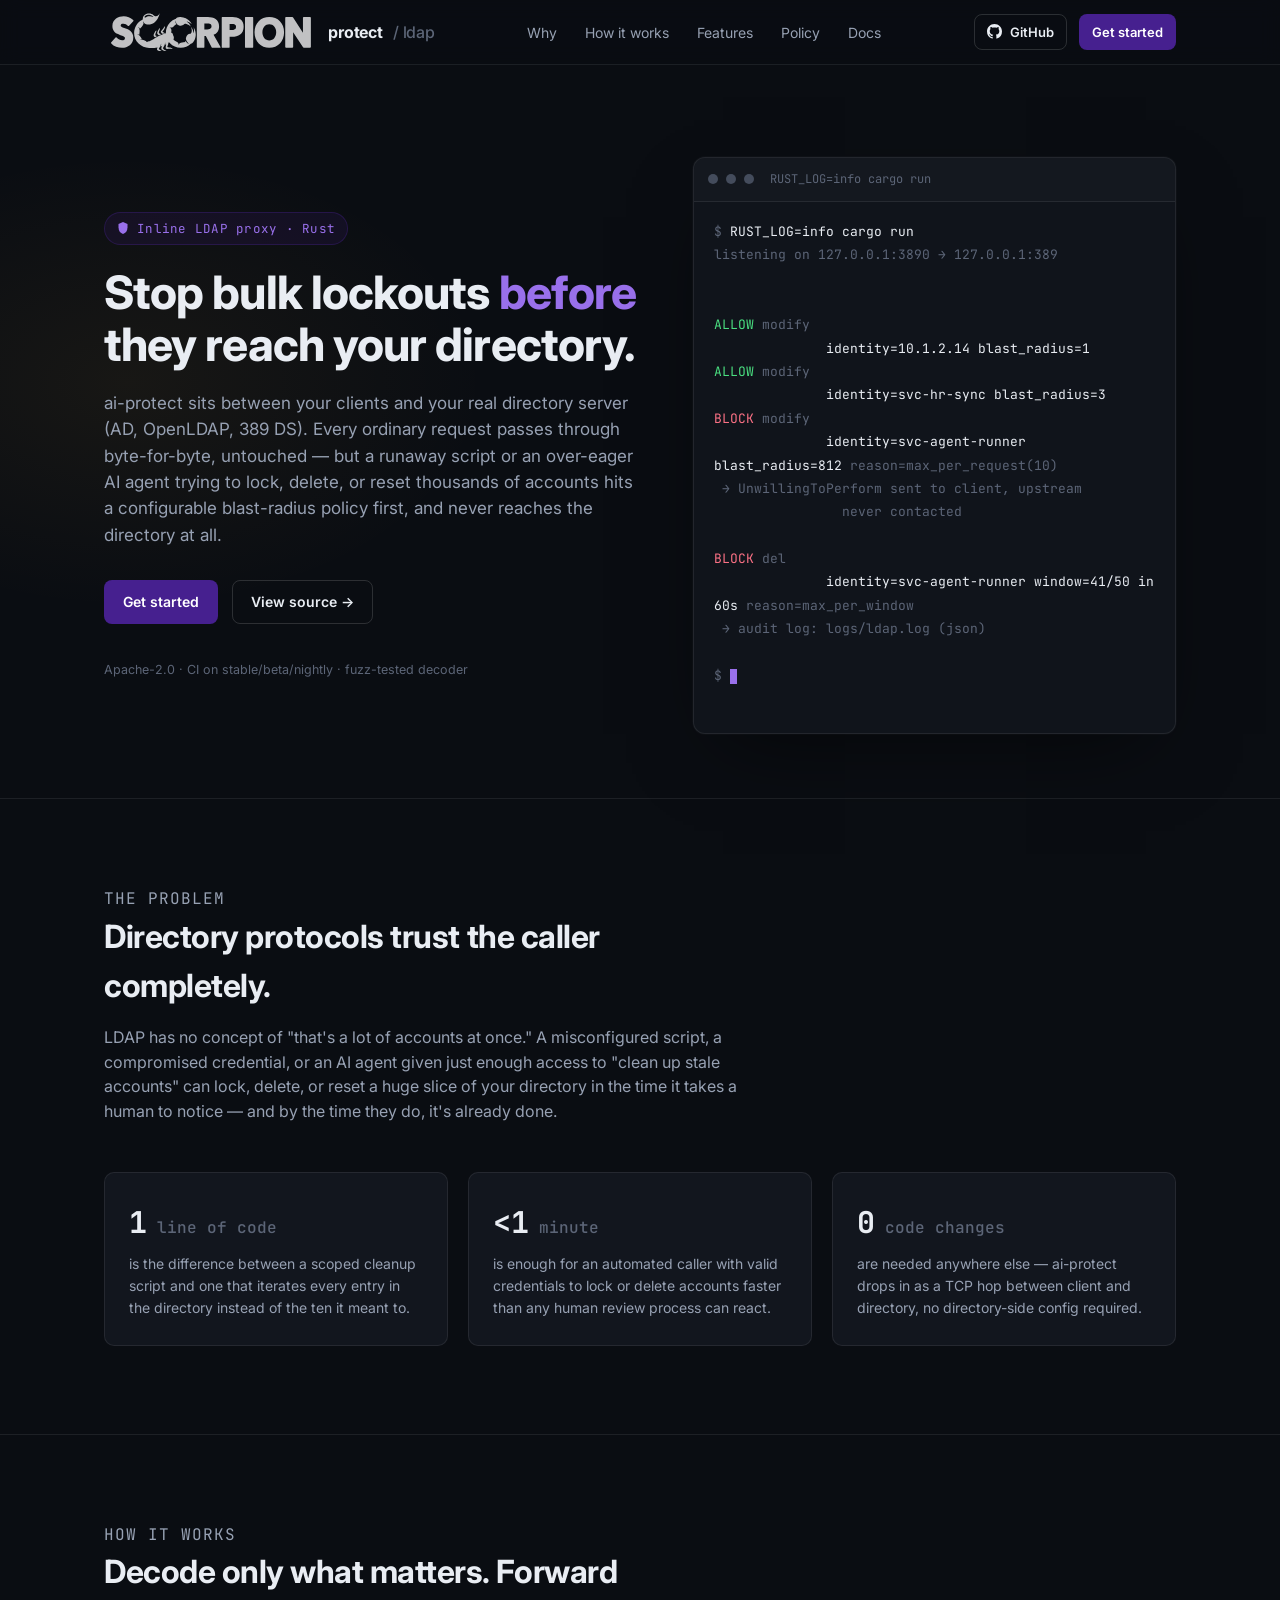
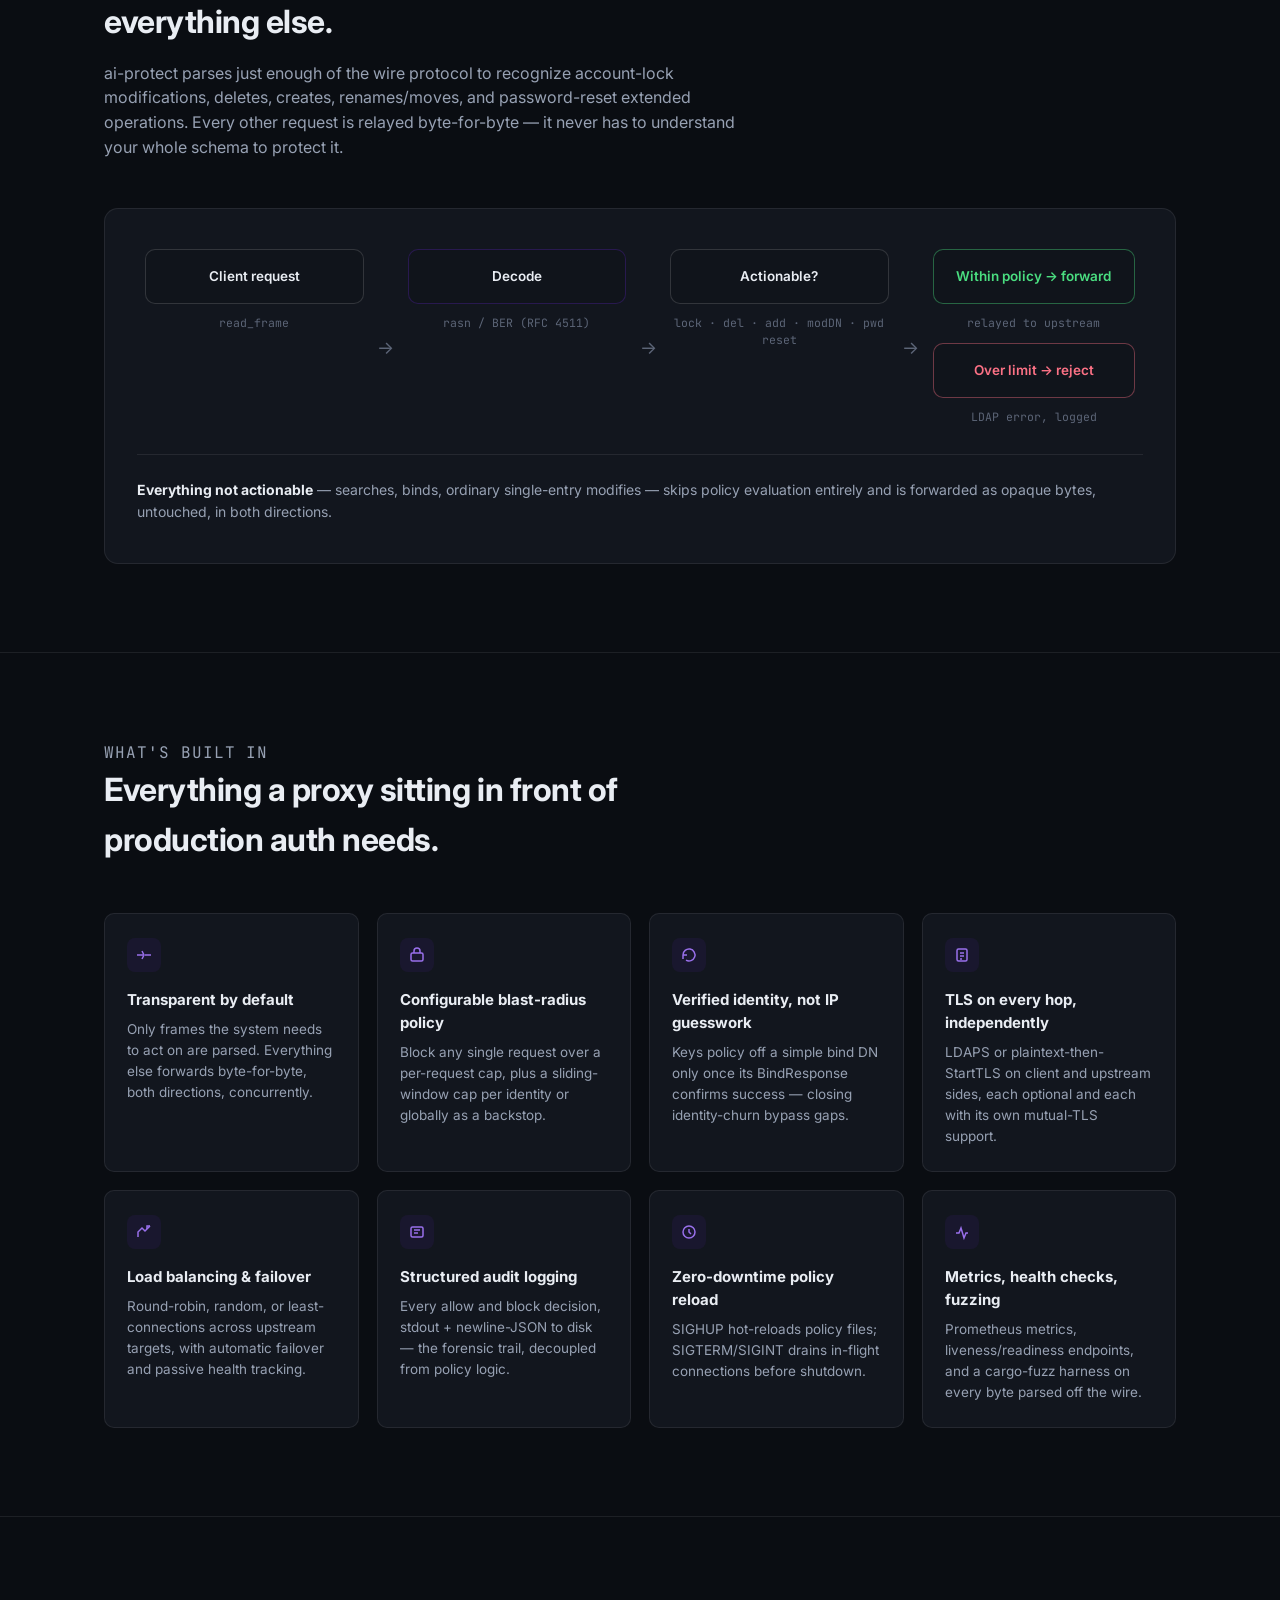
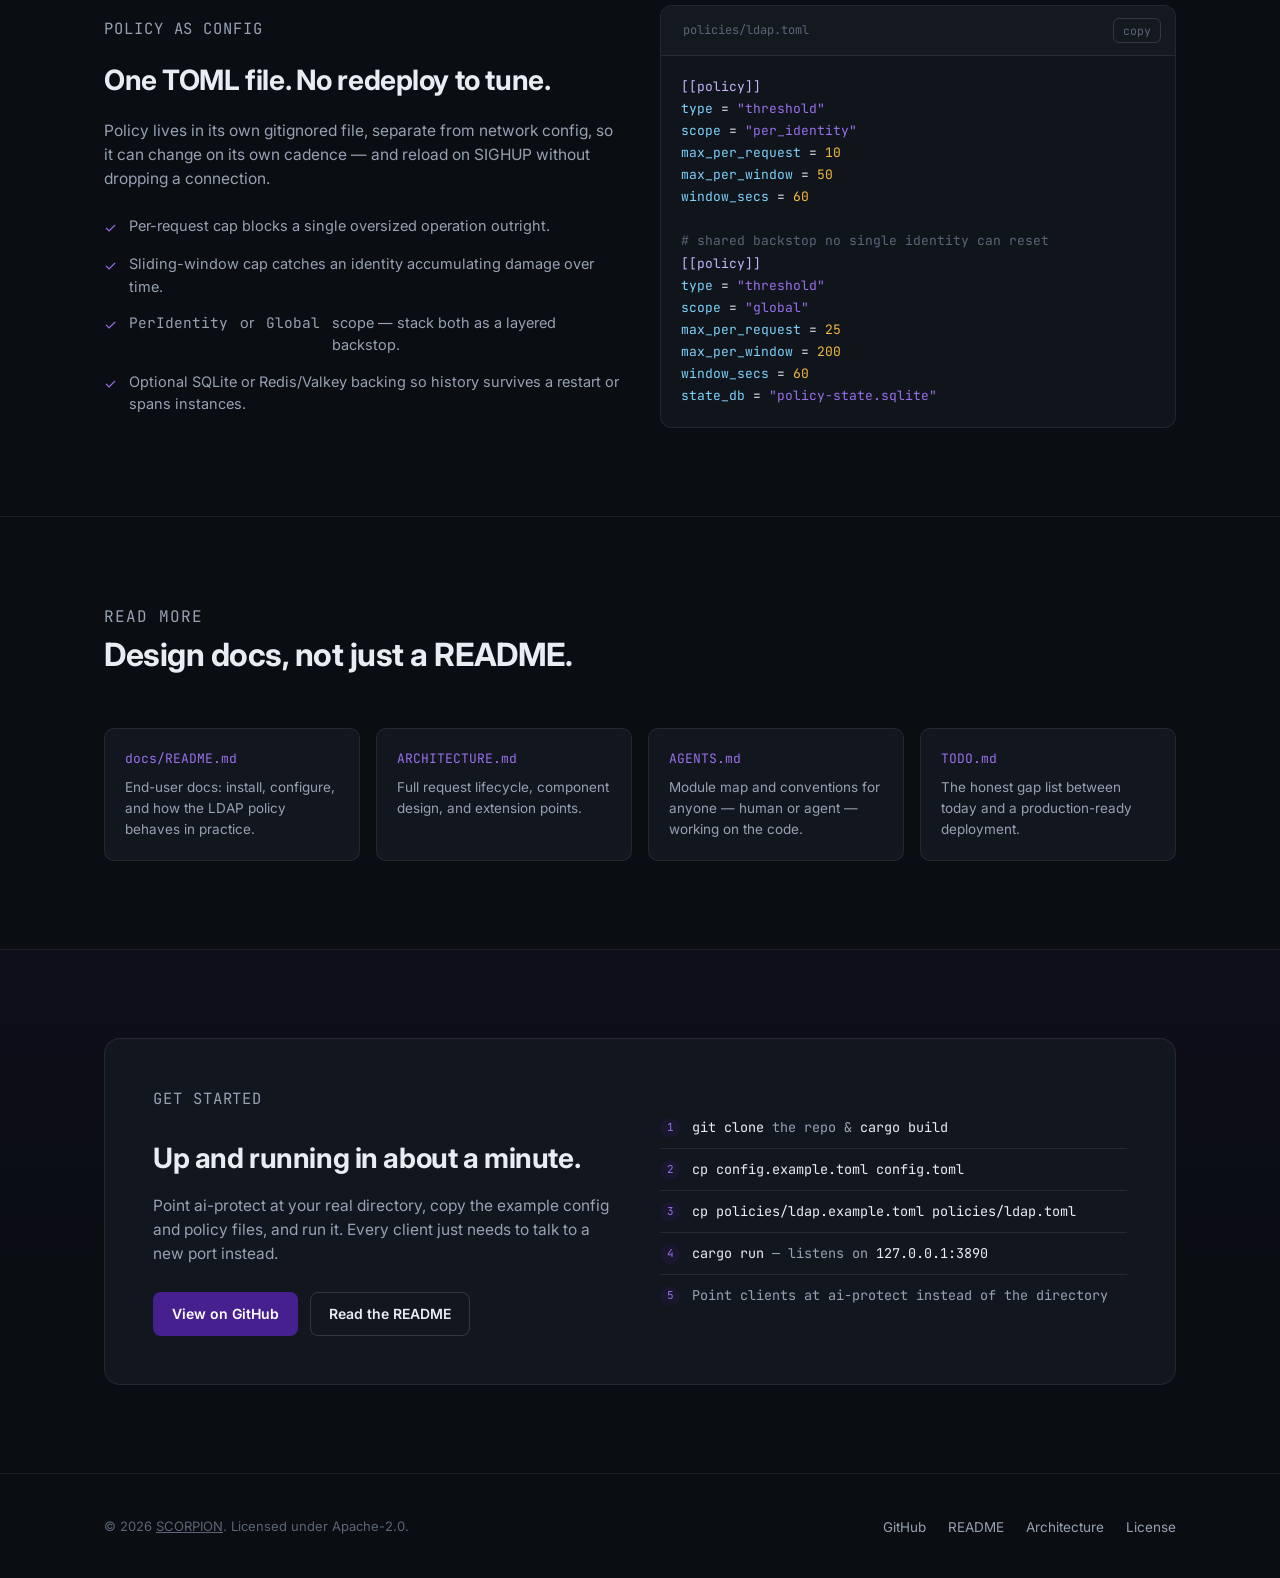
==== index.html @ a9be1301 "Create Website" ====
<!doctype html>
<html lang="en">

<head>
  <meta charset="utf-8">
  <meta name="viewport" content="width=device-width, initial-scale=1">
  <title>ai-protect — an inline proxy that stops bulk directory damage</title>
  <meta name="description"
    content="ai-protect is an inline TCP proxy for LDAP that blocks bulk account lockouts, deletions, and password resets from over-eager agents and scripts before they reach your directory.">
  <link rel="preconnect" href="https://fonts.googleapis.com">
  <link rel="preconnect" href="https://fonts.gstatic.com" crossorigin>
  <link
    href="https://fonts.googleapis.com/css2?family=Inter:wght@400;500;600;700;750&family=JetBrains+Mono:wght@400;500;600;700&display=swap"
    rel="stylesheet">
  <link rel="stylesheet" href="css/site.css">
</head>

<body>

  <nav class="nav">
    <div class="wrap">
      <a class="brand" href="#top">
        <span class="brand-mark" aria-hidden="true">
          <svg viewBox="0 0 611 119" xmlns="http://www.w3.org/2000/svg" xml:space="preserve" width="100%" height="100%"
            version="1.2" class="svg-logo" fill="#FFFFFF" opacity="0.75">
            <path
              d="M165.672-26.388h-5.364a.722.722 0 0 0-.72.72v12.708l-8.46-12.924c-.072-.288-.36-.504-.684-.504h-5.364a.722.722 0 0 0-.72.72V-.72c0 .396.324.72.72.72h5.364c.396 0 .72-.324.72-.72v-12.672L159.66-.396c.144.252.36.396.648.396h5.364c.396 0 .72-.324.72-.72v-24.948a.722.722 0 0 0-.72-.72Z"
              transform="matrix(3.55668 0 0 3.55938 18.921 106.2)" />
            <path
              d="M141.696-18.72c-.648-1.584-1.548-2.988-2.664-4.14-1.152-1.116-2.484-2.016-4.068-2.628-1.548-.612-3.24-.9-5.04-.9-1.8 0-3.492.288-5.04.9a11.853 11.853 0 0 0-4.032 2.628c-1.116 1.152-2.016 2.556-2.664 4.14-.612 1.62-.936 3.42-.936 5.436 0 1.944.324 3.78.936 5.4.648 1.62 1.548 3.06 2.664 4.212a12.12 12.12 0 0 0 4.032 2.736 13.64 13.64 0 0 0 5.04.936c1.8 0 3.492-.324 5.076-.936 1.548-.648 2.88-1.584 4.032-2.736 1.116-1.152 2.016-2.592 2.664-4.212.612-1.62.936-3.456.936-5.4 0-1.98-.324-3.816-.936-5.436ZM132.3-6.804a5.732 5.732 0 0 1-2.376.504c-.864 0-1.656-.18-2.376-.504a5.535 5.535 0 0 1-1.836-1.44c-.54-.612-.936-1.332-1.224-2.196-.324-.864-.468-1.836-.468-2.844 0-1.008.144-1.944.432-2.772.288-.864.684-1.584 1.224-2.16.504-.612 1.152-1.08 1.872-1.44a5.732 5.732 0 0 1 2.376-.504c.864 0 1.692.18 2.412.504.72.36 1.332.828 1.836 1.404.54.612.936 1.332 1.224 2.196a8.44 8.44 0 0 1 .468 2.772c0 1.008-.18 1.98-.468 2.844a6.817 6.817 0 0 1-1.224 2.196 6.066 6.066 0 0 1-1.872 1.44Z"
              transform="matrix(3.55668 0 0 3.55938 21.513 106.2)" />
            <path
              d="M115.308-27.462h-6.192a.416.416 0 0 0-.432.432V-.432c0 .252.18.432.432.432h6.192c.252 0 .432-.18.432-.432V-27.03a.416.416 0 0 0-.432-.432Z"
              transform="matrix(3.55668 0 0 3.41214 22.81 106.2)" />
            <path
              d="M106.416-21.924a6.56 6.56 0 0 0-2.124-2.592c-.864-.684-1.908-1.152-3.096-1.44a15.394 15.394 0 0 0-3.708-.432H88.74c-.216 0-.396.18-.396.432v25.56A.4.4 0 0 0 88.74 0h5.976a.4.4 0 0 0 .396-.396v-9h2.232c1.26 0 2.484-.144 3.636-.432 1.188-.324 2.268-.792 3.168-1.476.936-.684 1.656-1.548 2.232-2.664.54-1.08.792-2.448.792-3.996s-.252-2.88-.756-3.96Zm-5.796 3.996c0 .504-.108.972-.288 1.296-.216.36-.468.612-.792.828-.324.216-.756.36-1.188.468-.468.072-.936.144-1.44.144h-1.8v-5.292h1.872c.504 0 .972.036 1.44.108.432.036.828.18 1.152.36.324.216.576.432.756.792.18.324.288.756.288 1.296Z"
              transform="matrix(3.55668 0 0 3.55938 24.106 106.2)" />
            <path
              d="m86.58-.648-5.976-10.476c1.404-.54 2.52-1.368 3.348-2.484.936-1.26 1.404-2.808 1.404-4.644 0-1.512-.288-2.808-.828-3.852a7.225 7.225 0 0 0-2.196-2.556 9.498 9.498 0 0 0-3.096-1.332 15.9 15.9 0 0 0-3.456-.396h-9.108c-.252 0-.468.18-.468.432V-.432c0 .216.216.432.468.432h5.616a.438.438 0 0 0 .432-.432v-9.684h1.26l5.076 9.864a.443.443 0 0 0 .396.252h6.732c.18 0 .324-.108.396-.216.072-.144.072-.324 0-.432Zm-7.74-17.784c0 .576-.108 1.044-.324 1.368-.252.36-.504.612-.864.828-.36.18-.792.324-1.224.396a9.22 9.22 0 0 1-1.404.108h-2.34v-5.148h2.7c.396 0 .828.036 1.26.108.432.036.792.18 1.116.36.324.18.576.396.756.72.216.324.324.72.324 1.26Z"
              transform="matrix(3.55337 0 0 3.55606 26.918 106.113)" />
            <path
              d="M15.48-14.58a10.424 10.424 0 0 0-2.556-1.44c-.864-.324-1.692-.648-2.484-.9-.54-.18-1.008-.36-1.44-.54-.396-.144-.72-.324-1.008-.468a1.912 1.912 0 0 1-.468-.468c-.108-.18-.144-.36-.144-.648 0-.324.072-.576.18-.72.144-.252.324-.396.54-.54.252-.144.504-.252.792-.288.324-.072.648-.108.972-.108.612 0 1.26.18 1.944.504a4.782 4.782 0 0 1 1.62 1.296c.108.18.324.288.54.288a.651.651 0 0 0 .612-.252l3.564-3.924a.883.883 0 0 0 .216-.576c0-.18-.108-.396-.252-.54-1.08-1.044-2.376-1.836-3.852-2.376-1.44-.54-2.88-.828-4.284-.828-1.152 0-2.304.18-3.456.468-1.152.324-2.196.792-3.132 1.476a7.659 7.659 0 0 0-2.268 2.628c-.612 1.08-.9 2.376-.9 3.852 0 1.188.18 2.232.576 3.096.396.864.9 1.62 1.512 2.232a7.897 7.897 0 0 0 2.124 1.44c.72.36 1.476.684 2.268.936.756.252 1.44.468 2.016.684.54.216 1.008.432 1.368.648.324.216.576.432.72.684.144.18.18.396.18.72 0 .324-.036.648-.18.864a1.594 1.594 0 0 1-.432.54 2.614 2.614 0 0 1-.792.324c-.324.072-.684.144-1.044.144-.792 0-1.62-.252-2.412-.684-.828-.432-1.512-.972-2.016-1.62a.752.752 0 0 0-.576-.288c-.216 0-.432.072-.576.252L-.72-4.824c-.288.324-.288.792 0 1.08C.36-2.52 1.764-1.584 3.42-.936 5.076-.324 6.768 0 8.532 0c1.188 0 2.376-.144 3.528-.504a9.97 9.97 0 0 0 3.132-1.62 7.99 7.99 0 0 0 2.196-2.772c.54-1.116.792-2.448.792-3.96 0-1.368-.252-2.52-.792-3.456a7.81 7.81 0 0 0-1.908-2.268Z"
              transform="matrix(3.55668 0 0 3.55938 3.329 106.2)" />
            <g>
              <path
                d="M88.732 76.065c3.069-1.534 7.256-1.119 10.343-.458 2.683.734 4.8 1.937 6.288 3.002 1.658 1.187 2.532 2.202 2.532 2.202 3.895-.333 6.238-1.112 7.254-1.666l.754-.328c8.277-2.767 12.914-7.257 14.44-8.044 7-4.714 13.022-7.555 17.853-9.203a88.623 88.623 0 0 1 12.95-4.403l-.016-1.191c0-10.839 3.619-20.238 10.857-28.2 4.9-5.402 10.596-9.141 17.087-11.218 1.644-2.511 5.136-4.701 12.381-4.446 23.299.818 31.633 19.933 31.633 19.933-8.375-8.426-14.539-7.975-14.539-7.975 10.396 6.332 11.406 15.058 11.406 15.058-.896-2.213-3.892-5.859-12.013-7.958-7.888-2.038-6.269 6.001-18.25 4.745-9.581-1.003-11.84-12.584-11.84-12.584s-.238-1.038-.145-2.483c-.414 1.307-.799 3.618.189 6.486l.256.598c.457 1.203 1.175 2.482 2.224 3.816-1.76.971-6.175 3.59-7.839 6.266a8.63 8.63 0 0 1-1.221 1.529c-2.52 2.258-10.029 1.622-10.791 1.496 4.345.762 5.564 4.196 5.905 6.195.359 3.555-.554 8.3-.554 8.3l.49.057c3.07.776 4.245 2.794 4.405 5.36.187.506.354 1.011.5 1.485.437.877.536 1.584.536 1.584s2.19 2.92 1.278 7.483c-.114.572-.516 1.223-1.099 1.905l.376.45c.394.461.806.911 1.237 1.351 2.622 2.675 7.196 4.689 8.834 5.927 1.083.926 2.077 1.86 2.876 2.751.77 1.556 1.198 3.469.46 5.501 0 0 1.376-3.096 3.911-5.032 1.7-.99 4.068-1.421 6.164-1.923.482-.089.958-.19 1.427-.304.922-.167 1.766-.255 2.458-.224 2.815.129 5.181-2.344 6.344-3.835 1.037 2.103 2.179 3.651 3.322 4.789 1.654 1.413 4.226 3.049 7.367 3.184-2.549-.614-4.257-2.495-4.257-2.495s-7.59-7.796-5.658-14.326c4.563-15.421 12.632-6.456 15.056-14.235 2.19-7.026-.289-13.454-1.757-15.337 0 0 7.051 5.237 7.336 17.407 0 0 3.472-5.113.364-16.579 0 0 12.386 16.775 1.446 37.362-3.035 5.71-6.301 7.839-9.138 8.33-7.418 7.159-16.747 10.738-27.988 10.738-12.062 0-21.917-4.089-29.565-12.265a47.816 47.816 0 0 1-2.675-3.114c-.591.442-1.215.896-1.871 1.359a38.798 38.798 0 0 1-.378 3.435c-.271 1.764-3.017 7.449-2.207 8.677.791 1.2 7.847.941 10.908 2.442 2.588 1.27 4.014 2.71 3.838 2.971-.175.26-2.241-.439-4.887-.896-3.152-.543-12.536 1.696-14.053-.182-1.619-2.007.459-10.555.73-12.319-1.473.868-1.223.491-2.919 1.394.547-2.945.228-5.338-.001-6.961-.076 1.56-.705 5.966-1.564 8.409-.61 1.736-4.901 7.233-3.973 9.029 1.464 2.833 10.549 7.307 10.184 7.827-.364.521-12.69-1.877-14.775-5.555-1.046-1.843.151-5.966 1.459-8.76-1.782.753-1.576.62-3.521 1.268 1.058-2.454 1.605-5.282.875-8.202-.182 1.471-.858 4.956-1.771 7.108-.647 1.525-4.845 6.124-4.032 7.565 1.451 2.571 10.508 7.249 10.131 7.788-.378.539-13.384-1.903-15.369-5.398-.706-1.242.369-4.39 1.369-6.478-7.392 1.185-13.779 1.551-22.904 1.368-12.014-.197-21.541-4.646-29.527-12.308-8.199-7.865-12.298-17.433-12.298-28.703 0-7.577 1.917-14.615 5.751-21.113 3.833-6.499 9.101-11.57 15.804-15.214a43.944 43.944 0 0 1 2.333-1.18c-.013-.628.005-1.28.057-1.961C98.633-.008 120.149.291 126.208 6.424c7.954 8.054 15.512 1.567 18.075-5.549 0 0-4.633 31.208-31.595 32.11-3.61.12-12.113-1.867-14.685-9.586.001 1.458.263 3.189 1.019 5.129.154.398.33.804.528 1.218a21.652 21.652 0 0 1-.538 1.675c-2.142 5.849-6.576 10.418-8.99 12.593l-.727.636c-2.175-4.591-4.755-5.12-4.755-5.12 2.566 2.346 3.675 6.484 4.154 9.618-.007 3.38-.488 7.696-.849 10.461l-.22 1.622c-4.081-1.926-6.232-.904-6.232-.904 3.114.297 6.156 2.459 8.388 4.503 2.346 2.862 3.891 6.026 4.735 8.046l.254.625c-4.704.477-6.038 2.564-6.038 2.564Zm13.4-63.152c.81.754 3.014.022 5.463-1.31l.926-.404c.709-.286 2.024-.863 3.65-1.219 1.515-.331 3.371-.488 5.186-.283 2.549.287 5.041 1.111 6.794 1.634 1.378.511 2.303.767 2.463.519.161-.247-.49-.997-1.653-1.98-1.58-1.17-4.13-2.669-7.021-3.484-2.11-.596-4.457-.722-6.418-.506a18.17 18.17 0 0 0-4.82 1.232l-1.109.561c-2.887 2.025-4.27 4.484-3.461 5.24Zm46.701 43.033c-1.943-1.912-2.191-3.166-.674-5.447 1.871-2.813 5.213-5.425 6.754-8.139.496-.872 1.509-3.494 2.194-4.192.718-.732 1.442-.035 1.539.753.303 2.448-.984 5.581-2.342 7.56-.741 1.081-4.237 5.279-4.424 6.229.537 1.01 5.973 3.336 7.113 3.876l-6.855 1.98c-1.152-.803-2.3-1.631-3.305-2.62Zm-11.501 1.416c-.594-4.003 5.447-14.661 7.112-14.152 1.046.319.363 1.893.15 2.516-.861 2.512-3.255 8.349-2.852 10.486.213 1.134 5.637 3.014 6.696 3.417-2.159.792-4.271 1.607-6.364 2.563-1.56-.933-4.421-2.668-4.742-4.83Zm-9.933 6.272c-.559-3.781 5.434-14.735 7.13-14.216 1.037.317.391 1.897.187 2.527-.796 2.469-3.167 8.441-2.866 10.438.624.929 4.38 1.901 5.418 2.216a193.409 193.409 0 0 0-5.499 3.172c-1.446-.768-4.08-2.173-4.37-4.137Z"
                transform="translate(-10.573 -.967) scale(1.10535)" />
            </g>
          </svg>
        </span>
        protect
        <span class="kind">/ ldap</span>
      </a>
      <ul class="nav-links">
        <li><a href="#problem">Why</a></li>
        <li><a href="#how-it-works">How it works</a></li>
        <li><a href="#features">Features</a></li>
        <li><a href="#policy">Policy</a></li>
        <li><a href="#docs">Docs</a></li>
      </ul>
      <div class="nav-cta">
        <a class="btn btn-ghost btn-sm" href="https://github.com/scorpion/protect" target="_blank" rel="noopener">
          <svg width="15" height="15" viewBox="0 0 16 16" fill="currentColor" aria-hidden="true">
            <path
              d="M8 0C3.58 0 0 3.58 0 8a8 8 0 0 0 5.47 7.59c.4.07.55-.17.55-.38 0-.19-.01-.82-.01-1.49-2.01.37-2.53-.49-2.69-.94-.09-.23-.48-.94-.82-1.13-.28-.15-.68-.52-.01-.53.63-.01 1.08.58 1.23.82.72 1.21 1.87.87 2.33.66.07-.52.28-.87.51-1.07-1.78-.2-3.64-.89-3.64-3.95 0-.87.31-1.59.82-2.15-.08-.2-.36-1.02.08-2.12 0 0 .67-.21 2.2.82.64-.18 1.32-.27 2-.27.68 0 1.36.09 2 .27 1.53-1.04 2.2-.82 2.2-.82.44 1.1.16 1.92.08 2.12.51.56.82 1.27.82 2.15 0 3.07-1.87 3.75-3.65 3.95.29.25.54.73.54 1.48 0 1.07-.01 1.93-.01 2.2 0 .21.15.46.55.38A8 8 0 0 0 16 8c0-4.42-3.58-8-8-8z" />
          </svg>
          <span class="label-text">GitHub</span>
        </a>
        <a class="btn btn-primary btn-sm" href="#get-started">Get started</a>
        <button class="nav-toggle" aria-label="Toggle navigation" aria-expanded="false">
          <svg width="16" height="16" viewBox="0 0 16 16" fill="none" stroke="currentColor" stroke-width="1.6"
            stroke-linecap="round">
            <path d="M2 4h12M2 8h12M2 12h12" />
          </svg>
        </button>
      </div>
    </div>
  </nav>

  <main id="top">

    <!-- ============ HERO ============ -->
    <header class="hero">
      <div class="wrap">
        <div>
          <span class="eyebrow">
            <svg width="12" height="12" viewBox="0 0 16 16" fill="currentColor" aria-hidden="true">
              <path d="M8 0l6 2.5v4.6C14 12 11.6 15 8 16 4.4 15 2 12 2 7.1V2.5L8 0z" />
            </svg>
            Inline LDAP proxy · Rust
          </span>
          <h1>Stop bulk lockouts <span class="hl">before</span><br>they reach your directory.</h1>
          <p class="hero-sub">
            ai-protect sits between your clients and your real directory server (AD, OpenLDAP,
            389&nbsp;DS). Every ordinary request passes through byte-for-byte, untouched — but a
            runaway script or an over-eager AI agent trying to lock, delete, or reset thousands
            of accounts hits a configurable blast-radius policy first, and never reaches the
            directory at all.
          </p>
          <div class="hero-actions">
            <a class="btn btn-primary" href="#get-started">Get started</a>
            <a class="btn btn-ghost" href="https://github.com/scorpion/protect" target="_blank" rel="noopener">View
              source →</a>
          </div>
          <div class="trust-row">
            <span class="status-note">Apache-2.0 · CI on stable/beta/nightly · fuzz-tested decoder</span>
          </div>
        </div>

        <div class="terminal">
          <div class="terminal-bar">
            <span class="terminal-dot"></span>
            <span class="terminal-dot"></span>
            <span class="terminal-dot"></span>
            <span class="terminal-title">RUST_LOG=info cargo run</span>
          </div>
          <div class="terminal-body" data-term-lines>
            <div class="term-line"><span class="term-prompt">$</span> RUST_LOG=info cargo run</div>
            <div class="term-line"><span class="term-dim">listening on 127.0.0.1:3890 → 127.0.0.1:389</span>
            </div>
            <div class="term-line">&nbsp;</div>
            <div class="term-line"><span class="term-allow">ALLOW</span> <span class="term-dim">modify</span>
              identity=10.1.2.14 blast_radius=1</div>
            <div class="term-line"><span class="term-allow">ALLOW</span> <span class="term-dim">modify</span>
              identity=svc-hr-sync blast_radius=3</div>
            <div class="term-line"><span class="term-block">BLOCK</span> <span class="term-dim">modify</span>
              identity=svc-agent-runner blast_radius=812 <span class="term-dim">reason=max_per_request(10)</span></div>
            <div class="term-line"><span class="term-dim"> → UnwillingToPerform sent to client, upstream
                never contacted</span></div>
            <div class="term-line">&nbsp;</div>
            <div class="term-line"><span class="term-block">BLOCK</span> <span class="term-dim">del</span>
              identity=svc-agent-runner window=41/50 in 60s <span class="term-dim">reason=max_per_window</span></div>
            <div class="term-line"><span class="term-dim"> → audit log: logs/ldap.log (json)</span></div>
            <div class="term-line">&nbsp;</div>
            <div class="term-line"><span class="term-prompt">$</span> <span class="term-cursor"></span>
            </div>
          </div>
        </div>
      </div>
    </header>

    <!-- ============ PROBLEM ============ -->
    <section id="problem">
      <div class="wrap">
        <div class="section-head">
          <p class="kicker">The problem</p>
          <h2>Directory protocols trust the caller completely.</h2>
          <p>
            LDAP has no concept of "that's a lot of accounts at once." A misconfigured
            script, a compromised credential, or an AI agent given just enough access to
            "clean up stale accounts" can lock, delete, or reset a huge slice of your
            directory in the time it takes a human to notice — and by the time they do,
            it's already done.
          </p>
        </div>
        <div class="stat-grid">
          <div class="stat-card">
            <div class="stat-num">1<span class="unit"> line of code</span></div>
            <p>is the difference between a scoped cleanup script and one that iterates every entry in the
              directory instead of the ten it meant to.</p>
          </div>
          <div class="stat-card">
            <div class="stat-num">&lt;1<span class="unit"> minute</span></div>
            <p>is enough for an automated caller with valid credentials to lock or delete accounts faster
              than any human review process can react.</p>
          </div>
          <div class="stat-card">
            <div class="stat-num">0<span class="unit"> code changes</span></div>
            <p>are needed anywhere else — ai-protect drops in as a TCP hop between client and directory, no
              directory-side config required.</p>
          </div>
        </div>
      </div>
    </section>

    <!-- ============ HOW IT WORKS ============ -->
    <section id="how-it-works">
      <div class="wrap">
        <div class="section-head">
          <p class="kicker">How it works</p>
          <h2>Decode only what matters. Forward everything else.</h2>
          <p>
            ai-protect parses just enough of the wire protocol to recognize account-lock
            modifications, deletes, creates, renames/moves, and password-reset extended
            operations. Every other request is relayed byte-for-byte — it never has to
            understand your whole schema to protect it.
          </p>
        </div>

        <div class="flow">
          <div class="flow-row">
            <div class="flow-step">
              <div class="flow-box">Client request</div>
              <div class="flow-label">read_frame</div>
            </div>
            <div class="flow-arrow">→</div>
            <div class="flow-step">
              <div class="flow-box decode">Decode</div>
              <div class="flow-label">rasn / BER (RFC 4511)</div>
            </div>
            <div class="flow-arrow">→</div>
            <div class="flow-step">
              <div class="flow-box">Actionable?</div>
              <div class="flow-label">lock · del · add · modDN · pwd reset</div>
            </div>
            <div class="flow-arrow">→</div>
            <div class="flow-branch">
              <div class="flow-step">
                <div class="flow-box allow">Within policy → forward</div>
                <div class="flow-label">relayed to upstream</div>
              </div>
              <div class="flow-step">
                <div class="flow-box block">Over limit → reject</div>
                <div class="flow-label">LDAP error, logged</div>
              </div>
            </div>
          </div>
          <div class="flow-footnote">
            <strong>Everything not actionable</strong> — searches, binds, ordinary single-entry
            modifies — skips policy evaluation entirely and is forwarded as opaque bytes,
            untouched, in both directions.
          </div>
        </div>
      </div>
    </section>

    <!-- ============ FEATURES ============ -->
    <section id="features">
      <div class="wrap">
        <div class="section-head">
          <p class="kicker">What's built in</p>
          <h2>Everything a proxy sitting in front of production auth needs.</h2>
        </div>

        <div class="feature-grid">
          <div class="feature-card">
            <div class="feature-icon"><svg width="16" height="16" viewBox="0 0 16 16" fill="none" stroke="currentColor"
                stroke-width="1.5">
                <path d="M1 8h6M9 8h6M6 4l2 4-2 4" />
              </svg></div>
            <h3>Transparent by default</h3>
            <p>Only frames the system needs to act on are parsed. Everything else forwards byte-for-byte,
              both directions, concurrently.</p>
          </div>
          <div class="feature-card">
            <div class="feature-icon"><svg width="16" height="16" viewBox="0 0 16 16" fill="none" stroke="currentColor"
                stroke-width="1.5">
                <rect x="2" y="6" width="12" height="8" rx="1.5" />
                <path d="M5 6V4a3 3 0 0 1 6 0v2" />
              </svg></div>
            <h3>Configurable blast-radius policy</h3>
            <p>Block any single request over a per-request cap, plus a sliding-window cap per identity or
              globally as a backstop.</p>
          </div>
          <div class="feature-card">
            <div class="feature-icon"><svg width="16" height="16" viewBox="0 0 16 16" fill="none" stroke="currentColor"
                stroke-width="1.5">
                <path d="M2 8a6 6 0 1 1 3 5.2M2 8v4M2 8h4" />
              </svg></div>
            <h3>Verified identity, not IP guesswork</h3>
            <p>Keys policy off a simple bind DN only once its BindResponse confirms success — closing
              identity-churn bypass gaps.</p>
          </div>
          <div class="feature-card">
            <div class="feature-icon"><svg width="16" height="16" viewBox="0 0 16 16" fill="none" stroke="currentColor"
                stroke-width="1.5">
                <rect x="3" y="2" width="10" height="12" rx="1.5" />
                <path d="M6 6h4M6 9h4M6 12h2" />
              </svg></div>
            <h3>TLS on every hop, independently</h3>
            <p>LDAPS or plaintext-then-StartTLS on client and upstream sides, each optional and each with
              its own mutual-TLS support.</p>
          </div>
          <div class="feature-card">
            <div class="feature-icon"><svg width="16" height="16" viewBox="0 0 16 16" fill="none" stroke="currentColor"
                stroke-width="1.5">
                <path d="M2 13V8l4-4 3 3 5-5" />
                <path d="M14 2h-3v3" />
              </svg></div>
            <h3>Load balancing &amp; failover</h3>
            <p>Round-robin, random, or least-connections across upstream targets, with automatic failover
              and passive health tracking.</p>
          </div>
          <div class="feature-card">
            <div class="feature-icon"><svg width="16" height="16" viewBox="0 0 16 16" fill="none" stroke="currentColor"
                stroke-width="1.5">
                <rect x="2" y="3" width="12" height="10" rx="1.5" />
                <path d="M5 6h6M5 9h4" />
              </svg></div>
            <h3>Structured audit logging</h3>
            <p>Every allow and block decision, stdout + newline-JSON to disk — the forensic trail, decoupled
              from policy logic.</p>
          </div>
          <div class="feature-card">
            <div class="feature-icon"><svg width="16" height="16" viewBox="0 0 16 16" fill="none" stroke="currentColor"
                stroke-width="1.5">
                <circle cx="8" cy="8" r="6" />
                <path d="M8 5v3l2 2" />
              </svg></div>
            <h3>Zero-downtime policy reload</h3>
            <p>SIGHUP hot-reloads policy files; SIGTERM/SIGINT drains in-flight connections before shutdown.
            </p>
          </div>
          <div class="feature-card">
            <div class="feature-icon"><svg width="16" height="16" viewBox="0 0 16 16" fill="none" stroke="currentColor"
                stroke-width="1.5">
                <path d="M2 9h3l2-5 3 10 2-5h2" />
              </svg></div>
            <h3>Metrics, health checks, fuzzing</h3>
            <p>Prometheus metrics, liveness/readiness endpoints, and a cargo-fuzz harness on every byte
              parsed off the wire.</p>
          </div>
        </div>
      </div>
    </section>

    <!-- ============ POLICY AS CODE ============ -->
    <section id="policy">
      <div class="wrap">
        <div class="policy-grid">
          <div class="policy-copy">
            <p class="kicker">Policy as config</p>
            <h2>One TOML file. No redeploy to tune.</h2>
            <p>
              Policy lives in its own gitignored file, separate from network config, so it can
              change on its own cadence — and reload on SIGHUP without dropping a connection.
            </p>
            <ul class="policy-list">
              <li><span class="check">✓</span> Per-request cap blocks a single oversized operation
                outright.</li>
              <li><span class="check">✓</span> Sliding-window cap catches an identity accumulating damage
                over time.</li>
              <li><span class="check">✓</span> <span class="mono">PerIdentity</span> or <span class="mono">Global</span>
                scope — stack both as a layered backstop.</li>
              <li><span class="check">✓</span> Optional SQLite or Redis/Valkey backing so history survives
                a restart or spans instances.</li>
            </ul>
          </div>
          <div class="code-panel">
            <div class="terminal-bar">
              <span class="terminal-title">policies/ldap.toml</span>
              <button class="copy-btn" data-copy-target="policy-code">copy</button>
            </div>
            <pre id="policy-code"><span class="tk-sec">[[policy]]</span>
<span class="tk-key">type</span> = <span class="tk-str">"threshold"</span>
<span class="tk-key">scope</span> = <span class="tk-str">"per_identity"</span>
<span class="tk-key">max_per_request</span> = <span class="tk-num">10</span>
<span class="tk-key">max_per_window</span> = <span class="tk-num">50</span>
<span class="tk-key">window_secs</span> = <span class="tk-num">60</span>

<span class="tk-com"># shared backstop no single identity can reset</span>
<span class="tk-sec">[[policy]]</span>
<span class="tk-key">type</span> = <span class="tk-str">"threshold"</span>
<span class="tk-key">scope</span> = <span class="tk-str">"global"</span>
<span class="tk-key">max_per_request</span> = <span class="tk-num">25</span>
<span class="tk-key">max_per_window</span> = <span class="tk-num">200</span>
<span class="tk-key">window_secs</span> = <span class="tk-num">60</span>
<span class="tk-key">state_db</span> = <span class="tk-str">"policy-state.sqlite"</span></pre>
          </div>
        </div>
      </div>
    </section>

    <!-- ============ DOCS ============ -->
    <section id="docs">
      <div class="wrap">
        <div class="section-head">
          <p class="kicker">Read more</p>
          <h2>Design docs, not just a README.</h2>
        </div>
        <div class="docs-grid">
          <a class="doc-card" href="https://github.com/scorpion/protect/blob/main/docs/README.md" target="_blank"
            rel="noopener">
            <div class="doc-name">docs/README.md</div>
            <p>End-user docs: install, configure, and how the LDAP policy behaves in practice.</p>
          </a>
          <a class="doc-card" href="https://github.com/scorpion/protect/blob/main/ARCHITECTURE.md" target="_blank"
            rel="noopener">
            <div class="doc-name">ARCHITECTURE.md</div>
            <p>Full request lifecycle, component design, and extension points.</p>
          </a>
          <a class="doc-card" href="https://github.com/scorpion/protect/blob/main/AGENTS.md" target="_blank"
            rel="noopener">
            <div class="doc-name">AGENTS.md</div>
            <p>Module map and conventions for anyone — human or agent — working on the code.</p>
          </a>
          <a class="doc-card" href="https://github.com/scorpion/protect/blob/main/TODO.md" target="_blank"
            rel="noopener">
            <div class="doc-name">TODO.md</div>
            <p>The honest gap list between today and a production-ready deployment.</p>
          </a>
        </div>
      </div>
    </section>

    <!-- ============ GET STARTED ============ -->
    <section id="get-started" class="get-started">
      <div class="wrap">
        <div class="gs-panel">
          <div class="gs-copy">
            <p class="kicker">Get started</p>
            <h2>Up and running in about a minute.</h2>
            <p>
              Point ai-protect at your real directory, copy the example config and policy
              files, and run it. Every client just needs to talk to a new port instead.
            </p>
            <div class="gs-actions">
              <a class="btn btn-primary" href="https://github.com/scorpion/protect" target="_blank" rel="noopener">View
                on GitHub</a>
              <a class="btn btn-ghost" href="https://github.com/scorpion/protect/blob/main/README.md" target="_blank"
                rel="noopener">Read the README</a>
            </div>
          </div>
          <ol class="steps">
            <li><span><code>git clone</code> the repo &amp; <code>cargo build</code></span></li>
            <li><span><code>cp config.example.toml config.toml</code></span></li>
            <li><span><code>cp policies/ldap.example.toml policies/ldap.toml</code></span></li>
            <li><span><code>cargo run</code> — listens on <code>127.0.0.1:3890</code></span></li>
            <li><span>Point clients at ai-protect instead of the directory</span></li>
          </ol>
        </div>
      </div>
    </section>

  </main>

  <footer>
    <div class="wrap footer-row">
      <span class="footer-fine">&copy; 2026 <a href="https://scorpion.io" target="_blank" rel="noopener">SCORPION</a>.
        Licensed under Apache-2.0.</span>
      <ul class="footer-links">
        <li><a href="https://github.com/scorpion/protect" target="_blank" rel="noopener">GitHub</a></li>
        <li><a href="https://github.com/scorpion/protect/blob/main/README.md" target="_blank" rel="noopener">README</a>
        </li>
        <li><a href="https://github.com/scorpion/protect/blob/main/ARCHITECTURE.md" target="_blank"
            rel="noopener">Architecture</a></li>
        <li><a href="https://github.com/scorpion/protect/blob/main/LICENSE" target="_blank" rel="noopener">License</a>
        </li>
      </ul>
    </div>
  </footer>

  <script src="js/site.js"></script>
</body>

</html>
---- css/site.css ----
/* ai-protect marketing site */

:root {
  --bg: #0a0d12;
  --bg-raised: #10141b;
  --bg-card: #12161e;
  --border: rgba(255, 255, 255, 0.08);
  --border-strong: rgba(255, 255, 255, 0.14);
  --text: #e9edf3;
  --text-dim: #97a1b3;
  --text-faint: #5c6577;
  --brand: #46208f;
  --accent: #9970eb;
  --accent-dim: #46208f;
  --accent-hover: #5b2fb3;
  --accent-soft: rgba(70, 32, 143, 0.14);
  --allow: #4ade80;
  --block: #fb7185;
  --amber: #f5b942;
  --radius: 10px;
  --mono: "JetBrains Mono", ui-monospace, SFMono-Regular, Menlo, Consolas, monospace;
  --sans: "Inter", -apple-system, BlinkMacSystemFont, "Segoe UI", sans-serif;
  --max: 1120px;
}

* {
  box-sizing: border-box;
}

html {
  scroll-behavior: smooth;
}

body {
  position: relative;
  margin: 0;
  background: var(--bg);
  color: var(--text);
  font-family: var(--sans);
  line-height: 1.55;
  -webkit-font-smoothing: antialiased;
}

body::before {
  content: "";
  position: absolute;
  inset: 0;
  z-index: -1;
  background:
    radial-gradient(720px 420px at 82% -8%, rgba(70, 32, 143, 0.18), transparent 60%),
    radial-gradient(600px 380px at 10% 8%, rgba(245, 185, 66, 0.06), transparent 60%);
  pointer-events: none;
}

.wrap {
  max-width: var(--max);
  margin: 0 auto;
  padding: 0 24px;
}

a {
  color: inherit;
}

code,
pre,
.mono {
  font-family: var(--mono);
}

img,
svg {
  display: block;
}

/* ---------- nav ---------- */

.nav {
  position: sticky;
  top: 0;
  z-index: 50;
  border-bottom: 1px solid var(--border);
  background: rgba(10, 13, 18, 0.78);
  backdrop-filter: blur(10px);
  -webkit-backdrop-filter: blur(10px);
}

.nav .wrap {
  display: flex;
  align-items: center;
  justify-content: space-between;
  height: 64px;
}

.brand {
  display: flex;
  align-items: center;
  gap: 10px;
  font-weight: 700;
  font-size: 16px;
  letter-spacing: -0.01em;
  text-decoration: none;
  color: var(--text);
}

.brand-mark {
  display: flex;
  align-items: center;
  flex: none;
  padding: 5px 7px;
}

.brand-mark svg {
  width: 200px;
  height: auto;
  display: block;
}

.brand .kind {
  color: var(--text-faint);
  font-weight: 500;
}

.nav-links {
  display: flex;
  align-items: center;
  gap: 28px;
  list-style: none;
  margin: 0;
  padding: 0;
}

.nav-links a {
  font-size: 14px;
  color: var(--text-dim);
  text-decoration: none;
  transition: color 0.15s ease;
}

.nav-links a:hover {
  color: var(--text);
}

.nav-cta {
  display: flex;
  align-items: center;
  gap: 12px;
}

.nav-toggle {
  display: none;
  background: none;
  border: 1px solid var(--border-strong);
  border-radius: 8px;
  width: 36px;
  height: 36px;
  color: var(--text);
  cursor: pointer;
}

/* ---------- buttons ---------- */

.btn {
  display: inline-flex;
  align-items: center;
  gap: 8px;
  padding: 10px 18px;
  border-radius: 8px;
  font-size: 14px;
  font-weight: 600;
  text-decoration: none;
  border: 1px solid transparent;
  cursor: pointer;
  transition: transform 0.12s ease, border-color 0.15s ease, background 0.15s ease;
  white-space: nowrap;
}

.btn:active {
  transform: translateY(1px);
}

.btn-primary {
  background: var(--accent-dim);
  color: #fff;
}

.btn-primary:hover {
  background: var(--accent-hover);
}

.btn-ghost {
  background: transparent;
  border-color: var(--border-strong);
  color: var(--text);
}

.btn-ghost:hover {
  border-color: var(--accent-dim);
  color: var(--accent);
}

.btn-sm {
  padding: 7px 12px;
  font-size: 13px;
}

/* ---------- hero ---------- */

.hero {
  padding: 92px 0 64px;
}

.hero .wrap {
  display: grid;
  grid-template-columns: 1.05fr 0.95fr;
  gap: 56px;
  align-items: center;
}

.eyebrow {
  display: inline-flex;
  align-items: center;
  gap: 8px;
  font-family: var(--mono);
  font-size: 12.5px;
  letter-spacing: 0.02em;
  color: var(--accent);
  background: var(--accent-soft);
  border: 1px solid rgba(70, 32, 143, 0.35);
  padding: 6px 12px;
  border-radius: 999px;
  margin-bottom: 22px;
}

.hero h1 {
  font-size: 46px;
  line-height: 1.12;
  letter-spacing: -0.02em;
  margin: 0 0 20px;
  font-weight: 750;
}

.hero h1 .hl {
  color: var(--accent);
}

.hero-sub {
  font-size: 17px;
  color: var(--text-dim);
  max-width: 52ch;
  margin: 0 0 32px;
}

.hero-actions {
  display: flex;
  align-items: center;
  gap: 14px;
  margin-bottom: 36px;
  flex-wrap: wrap;
}

.trust-row {
  display: flex;
  align-items: center;
  gap: 18px;
  flex-wrap: wrap;
}

.badge-img {
  height: 20px;
  opacity: 0.9;
}

.status-note {
  font-size: 12.5px;
  color: var(--text-faint);
}

/* ---------- hero terminal ---------- */

.terminal {
  background: var(--bg-raised);
  border: 1px solid var(--border);
  border-radius: 12px;
  overflow: hidden;
  box-shadow: 0 30px 80px -30px rgba(0, 0, 0, 0.6), 0 0 0 1px rgba(255, 255, 255, 0.02);
}

.terminal-bar {
  display: flex;
  align-items: center;
  gap: 8px;
  padding: 12px 14px;
  border-bottom: 1px solid var(--border);
  background: rgba(255, 255, 255, 0.015);
}

.terminal-dot {
  width: 10px;
  height: 10px;
  border-radius: 50%;
  background: #444c5c;
}

.terminal-title {
  margin-left: 8px;
  font-family: var(--mono);
  font-size: 12px;
  color: var(--text-faint);
}

.terminal-body {
  padding: 18px 20px 22px;
  font-family: var(--mono);
  font-size: 13px;
  line-height: 1.8;
  min-height: 260px;
}

.term-line {
  white-space: pre-wrap;
  word-break: break-word;
  opacity: 0;
  animation: fade-in 0.4s ease forwards;
}

@keyframes fade-in {
  to {
    opacity: 1;
  }
}

.term-prompt {
  color: var(--text-faint);
}

.term-allow {
  color: var(--allow);
}

.term-block {
  color: var(--block);
}

.term-dim {
  color: var(--text-faint);
}

.term-cursor {
  display: inline-block;
  width: 7px;
  height: 15px;
  background: var(--accent);
  vertical-align: text-bottom;
  animation: blink 1s step-end infinite;
}

@keyframes blink {
  50% {
    opacity: 0;
  }
}

/* ---------- section scaffolding ---------- */

section {
  padding: 88px 0;
  border-top: 1px solid var(--border);
}

.section-head {
  max-width: 640px;
  margin: 0 0 48px;
}

.section-head.center {
  margin-left: auto;
  margin-right: auto;
  text-align: center;
}

.kicker {
  font-family: var(--mono);
  font-size: 12.5px;
  letter-spacing: 0.06em;
  text-transform: uppercase;
  color: var(--accent);
  margin: 0 0 12px;
}

.section-head h2 {
  font-size: 32px;
  letter-spacing: -0.015em;
  margin: 0 0 14px;
}

.section-head p {
  color: var(--text-dim);
  font-size: 16px;
  margin: 0;
}

/* ---------- problem stats ---------- */

.stat-grid {
  display: grid;
  grid-template-columns: repeat(3, 1fr);
  gap: 20px;
}

.stat-card {
  background: var(--bg-card);
  border: 1px solid var(--border);
  border-radius: var(--radius);
  padding: 26px 24px;
}

.stat-num {
  font-family: var(--mono);
  font-size: 30px;
  font-weight: 700;
  color: var(--text);
  margin-bottom: 8px;
}

.stat-num .unit {
  font-size: 16px;
  color: var(--text-faint);
  font-weight: 500;
}

.stat-card p {
  margin: 0;
  color: var(--text-dim);
  font-size: 14px;
}

/* ---------- flow diagram ---------- */

.flow {
  background: var(--bg-card);
  border: 1px solid var(--border);
  border-radius: 14px;
  padding: 40px 32px;
}

.flow-row {
  display: flex;
  align-items: stretch;
  gap: 0;
}

.flow-step {
  flex: 1;
  display: flex;
  flex-direction: column;
  align-items: center;
  text-align: center;
  gap: 10px;
  padding: 0 8px;
}

.flow-box {
  width: 100%;
  border: 1px solid var(--border-strong);
  background: var(--bg-raised);
  border-radius: 10px;
  padding: 16px 12px;
  font-size: 13.5px;
  font-weight: 600;
}

.flow-box.decode {
  border-color: rgba(70, 32, 143, 0.45);
}

.flow-box.allow {
  border-color: rgba(74, 222, 128, 0.4);
  color: var(--allow);
}

.flow-box.block {
  border-color: rgba(251, 113, 133, 0.4);
  color: var(--block);
}

.flow-label {
  font-family: var(--mono);
  font-size: 11.5px;
  color: var(--text-faint);
}

.flow-arrow {
  display: flex;
  align-items: center;
  justify-content: center;
  color: var(--text-faint);
  font-size: 18px;
  padding-top: 22px;
  min-width: 28px;
}

.flow-branch {
  display: flex;
  flex-direction: column;
  gap: 12px;
  flex: 1;
}

.flow-footnote {
  margin-top: 28px;
  padding-top: 24px;
  border-top: 1px solid var(--border);
  color: var(--text-dim);
  font-size: 14px;
}

.flow-footnote strong {
  color: var(--text);
}

/* ---------- features ---------- */

.feature-grid {
  display: grid;
  grid-template-columns: repeat(4, 1fr);
  gap: 18px;
}

.feature-card {
  background: var(--bg-card);
  border: 1px solid var(--border);
  border-radius: var(--radius);
  padding: 24px 22px;
  transition: border-color 0.15s ease, transform 0.15s ease;
}

.feature-card:hover {
  border-color: var(--border-strong);
  transform: translateY(-2px);
}

.feature-icon {
  width: 34px;
  height: 34px;
  border-radius: 8px;
  background: var(--accent-soft);
  color: var(--accent);
  display: flex;
  align-items: center;
  justify-content: center;
  margin-bottom: 16px;
}

.feature-card h3 {
  font-size: 15px;
  margin: 0 0 8px;
}

.feature-card p {
  font-size: 13.5px;
  color: var(--text-dim);
  margin: 0;
}

/* ---------- policy-as-code ---------- */

.policy-grid {
  display: grid;
  grid-template-columns: 1fr 1fr;
  gap: 40px;
  align-items: center;
}

.policy-copy h2 {
  font-size: 28px;
  letter-spacing: -0.015em;
  margin: 0 0 16px;
}

.policy-copy p {
  color: var(--text-dim);
  font-size: 15.5px;
  margin: 0 0 18px;
}

.policy-list {
  list-style: none;
  margin: 24px 0 0;
  padding: 0;
  display: flex;
  flex-direction: column;
  gap: 14px;
}

.policy-list li {
  display: flex;
  gap: 12px;
  font-size: 14.5px;
  color: var(--text-dim);
}

.policy-list .check {
  flex: none;
  color: var(--accent);
  margin-top: 2px;
}

.code-panel {
  background: var(--bg-raised);
  border: 1px solid var(--border);
  border-radius: 12px;
  overflow: hidden;
}

.code-panel .terminal-bar {
  justify-content: space-between;
}

.copy-btn {
  font-family: var(--mono);
  font-size: 11.5px;
  color: var(--text-faint);
  background: transparent;
  border: 1px solid var(--border-strong);
  border-radius: 6px;
  padding: 4px 9px;
  cursor: pointer;
}

.copy-btn:hover {
  color: var(--text);
  border-color: var(--accent-dim);
}

.code-panel pre {
  margin: 0;
  padding: 20px;
  font-size: 13px;
  line-height: 1.7;
  overflow-x: auto;
}

.tk-key {
  color: #7dd3fc;
}

.tk-str {
  color: var(--accent);
}

.tk-num {
  color: var(--amber);
}

.tk-com {
  color: var(--text-faint);
}

.tk-sec {
  color: #c4b5fd;
}

/* ---------- docs strip ---------- */

.docs-grid {
  display: grid;
  grid-template-columns: repeat(4, 1fr);
  gap: 16px;
}

.doc-card {
  display: block;
  text-decoration: none;
  background: var(--bg-card);
  border: 1px solid var(--border);
  border-radius: var(--radius);
  padding: 20px;
  transition: border-color 0.15s ease;
}

.doc-card:hover {
  border-color: var(--accent-dim);
}

.doc-card .doc-name {
  font-family: var(--mono);
  font-size: 13px;
  color: var(--accent);
  margin-bottom: 8px;
}

.doc-card p {
  margin: 0;
  font-size: 13.5px;
  color: var(--text-dim);
}

/* ---------- get started ---------- */

.get-started {
  background: linear-gradient(180deg, rgba(70, 32, 143, 0.08), transparent 60%);
}

.gs-panel {
  background: var(--bg-card);
  border: 1px solid var(--border);
  border-radius: 16px;
  padding: 48px;
  display: grid;
  grid-template-columns: 1fr 1fr;
  gap: 40px;
  align-items: center;
}

.gs-copy h2 {
  font-size: 28px;
  margin: 0 0 14px;
  letter-spacing: -0.015em;
}

.gs-copy p {
  color: var(--text-dim);
  font-size: 15.5px;
  margin: 0 0 26px;
}

.gs-actions {
  display: flex;
  gap: 12px;
  flex-wrap: wrap;
}

.steps {
  list-style: none;
  margin: 0;
  padding: 0;
  counter-reset: step;
  font-family: var(--mono);
  font-size: 13.5px;
}

.steps li {
  counter-increment: step;
  display: flex;
  gap: 12px;
  padding: 10px 0;
  border-bottom: 1px solid var(--border);
  color: var(--text-dim);
}

.steps li:last-child {
  border-bottom: none;
}

.steps li::before {
  content: counter(step);
  flex: none;
  width: 20px;
  height: 20px;
  border-radius: 50%;
  background: var(--accent-soft);
  color: var(--accent);
  font-size: 11px;
  display: flex;
  align-items: center;
  justify-content: center;
  margin-top: 1px;
}

.steps code {
  color: var(--text);
}

/* ---------- footer ---------- */

footer {
  border-top: 1px solid var(--border);
  padding: 40px 0;
}

.footer-row {
  display: flex;
  align-items: center;
  justify-content: space-between;
  flex-wrap: wrap;
  gap: 16px;
}

.footer-links {
  display: flex;
  gap: 22px;
  list-style: none;
  margin: 0;
  padding: 0;
  flex-wrap: wrap;
}

.footer-links a {
  font-size: 13.5px;
  color: var(--text-dim);
  text-decoration: none;
}

.footer-links a:hover {
  color: var(--text);
}

.footer-fine {
  font-size: 13px;
  color: var(--text-faint);
}

/* ---------- responsive ---------- */

@media (max-width: 920px) {
  .hero .wrap {
    grid-template-columns: 1fr;
  }

  .stat-grid,
  .feature-grid,
  .docs-grid {
    grid-template-columns: repeat(2, 1fr);
  }

  .policy-grid,
  .gs-panel {
    grid-template-columns: 1fr;
  }

  .flow-row {
    flex-direction: column;
  }

  .flow-arrow {
    transform: rotate(90deg);
    padding: 4px 0;
  }
}

@media (max-width: 680px) {
  .wrap {
    padding: 0 16px;
  }

  .brand .kind {
    display: none;
  }

  .nav-cta {
    gap: 8px;
  }

  .nav-cta .btn-ghost .label-text {
    display: none;
  }

  .nav-links {
    display: none;
    position: absolute;
    top: 64px;
    left: 0;
    right: 0;
    flex-direction: column;
    align-items: flex-start;
    gap: 0;
    background: var(--bg-raised);
    border-bottom: 1px solid var(--border);
    padding: 8px 16px 12px;
  }

  .nav-links.open {
    display: flex;
  }

  .nav-links a {
    width: 100%;
    padding: 12px 0;
    border-bottom: 1px solid var(--border);
  }

  .nav-links li:last-child a {
    border-bottom: none;
  }

  .nav-toggle {
    display: block;
  }

  .hero {
    padding: 56px 0 40px;
  }

  .hero h1 {
    font-size: 32px;
  }

  .stat-grid,
  .feature-grid,
  .docs-grid {
    grid-template-columns: 1fr;
  }

  section {
    padding: 60px 0;
  }

  .gs-panel {
    padding: 28px;
  }
}
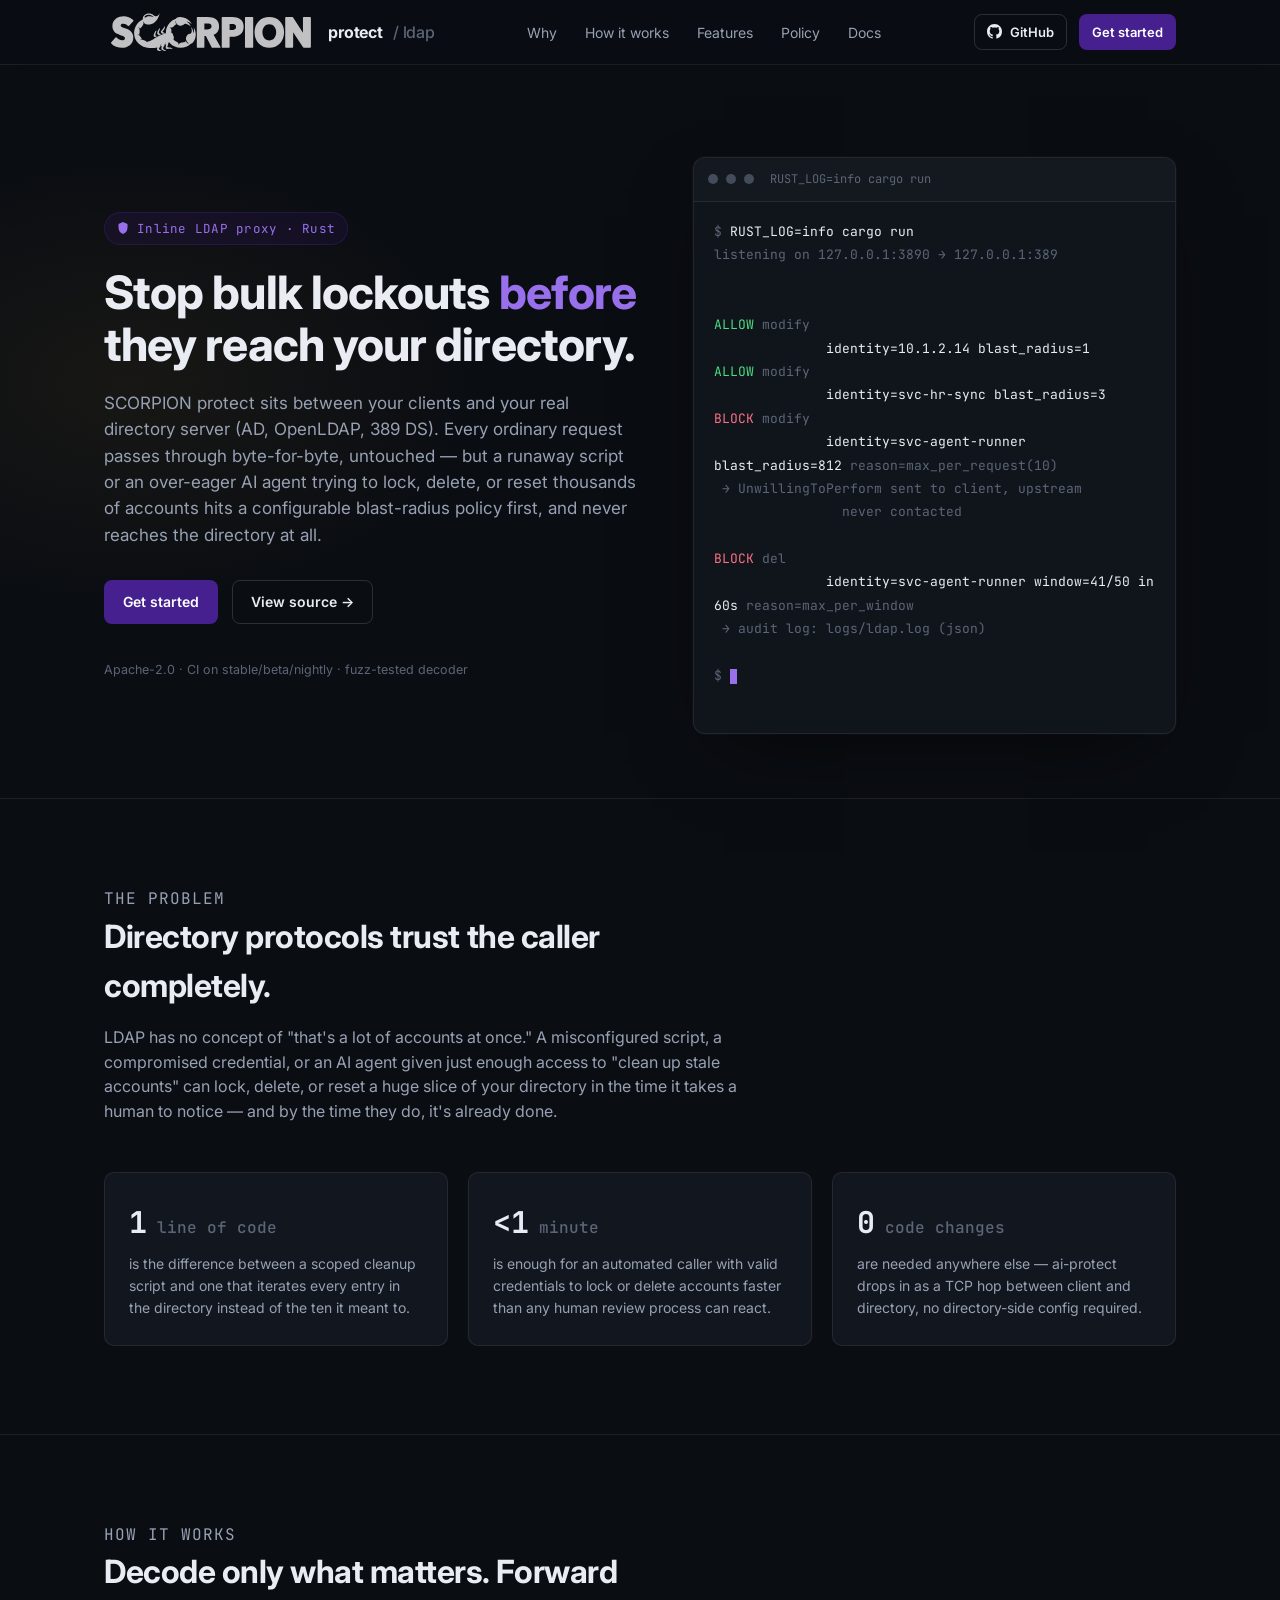
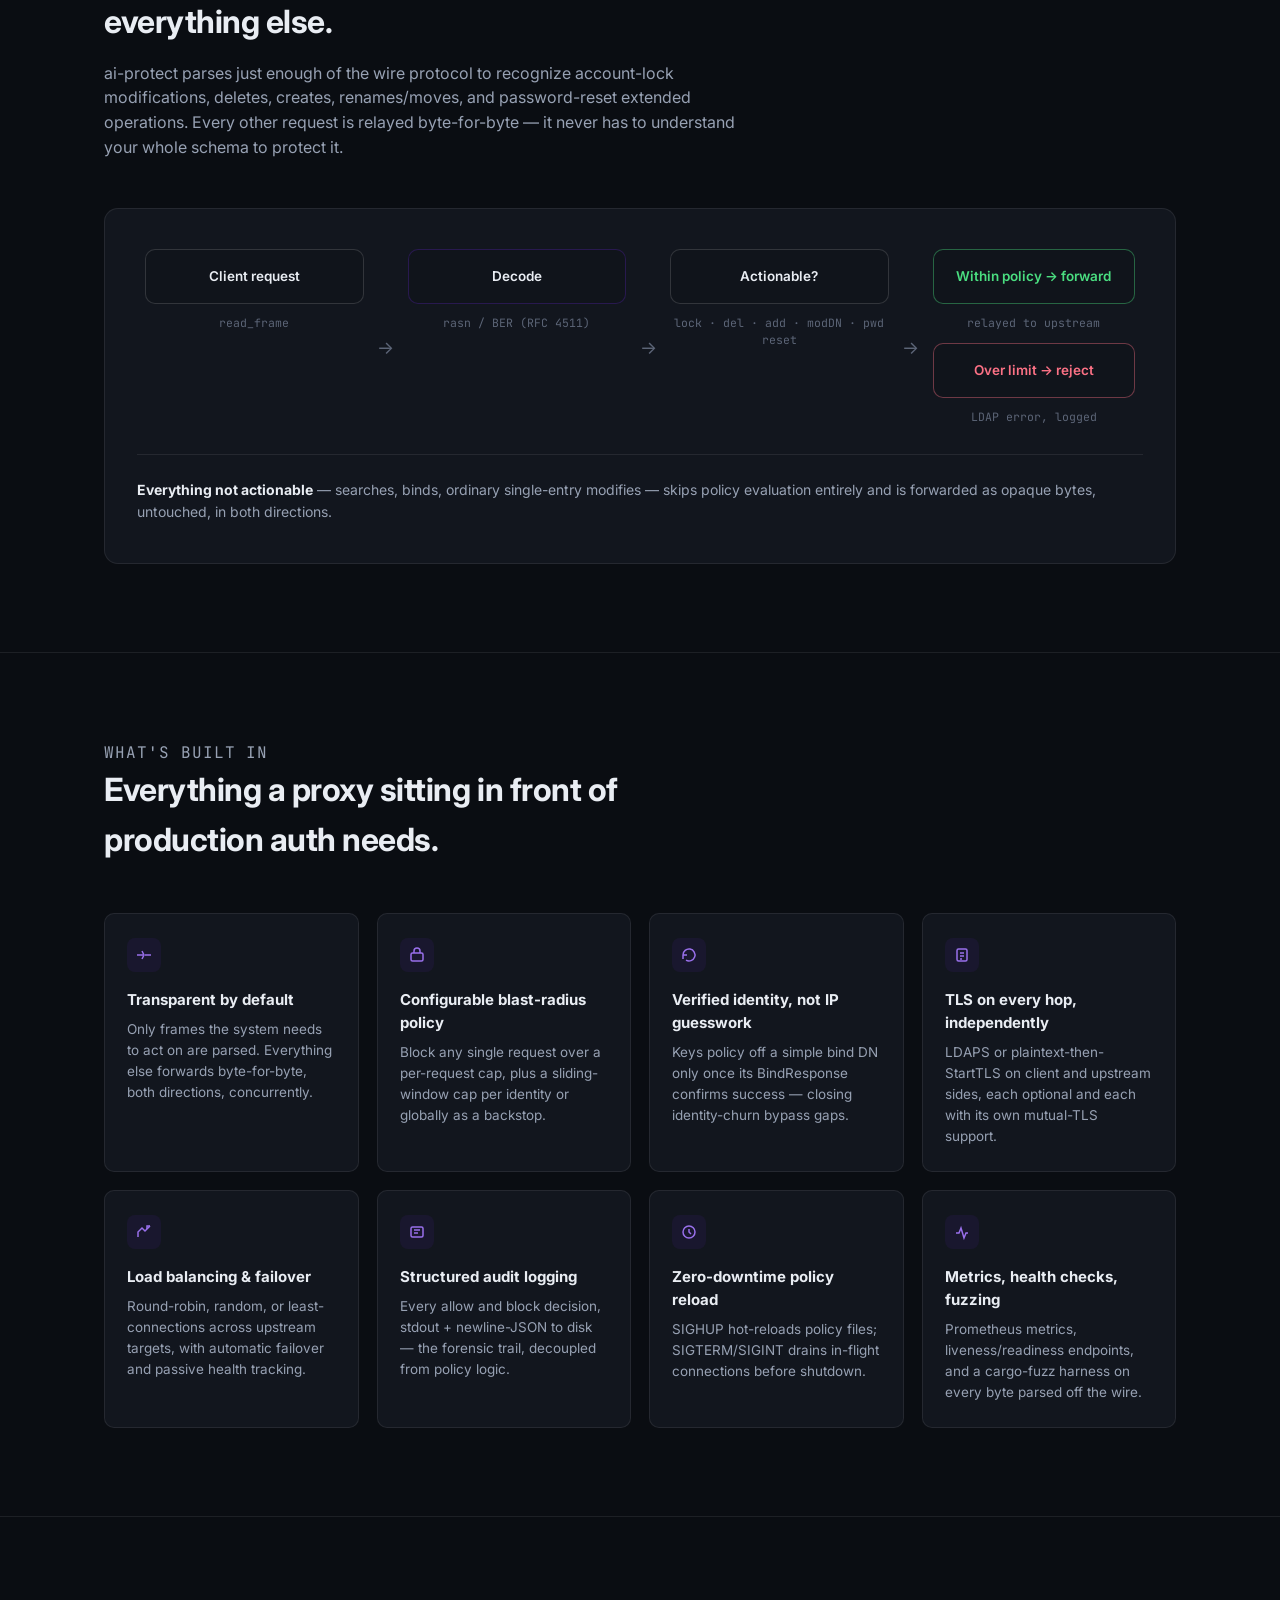
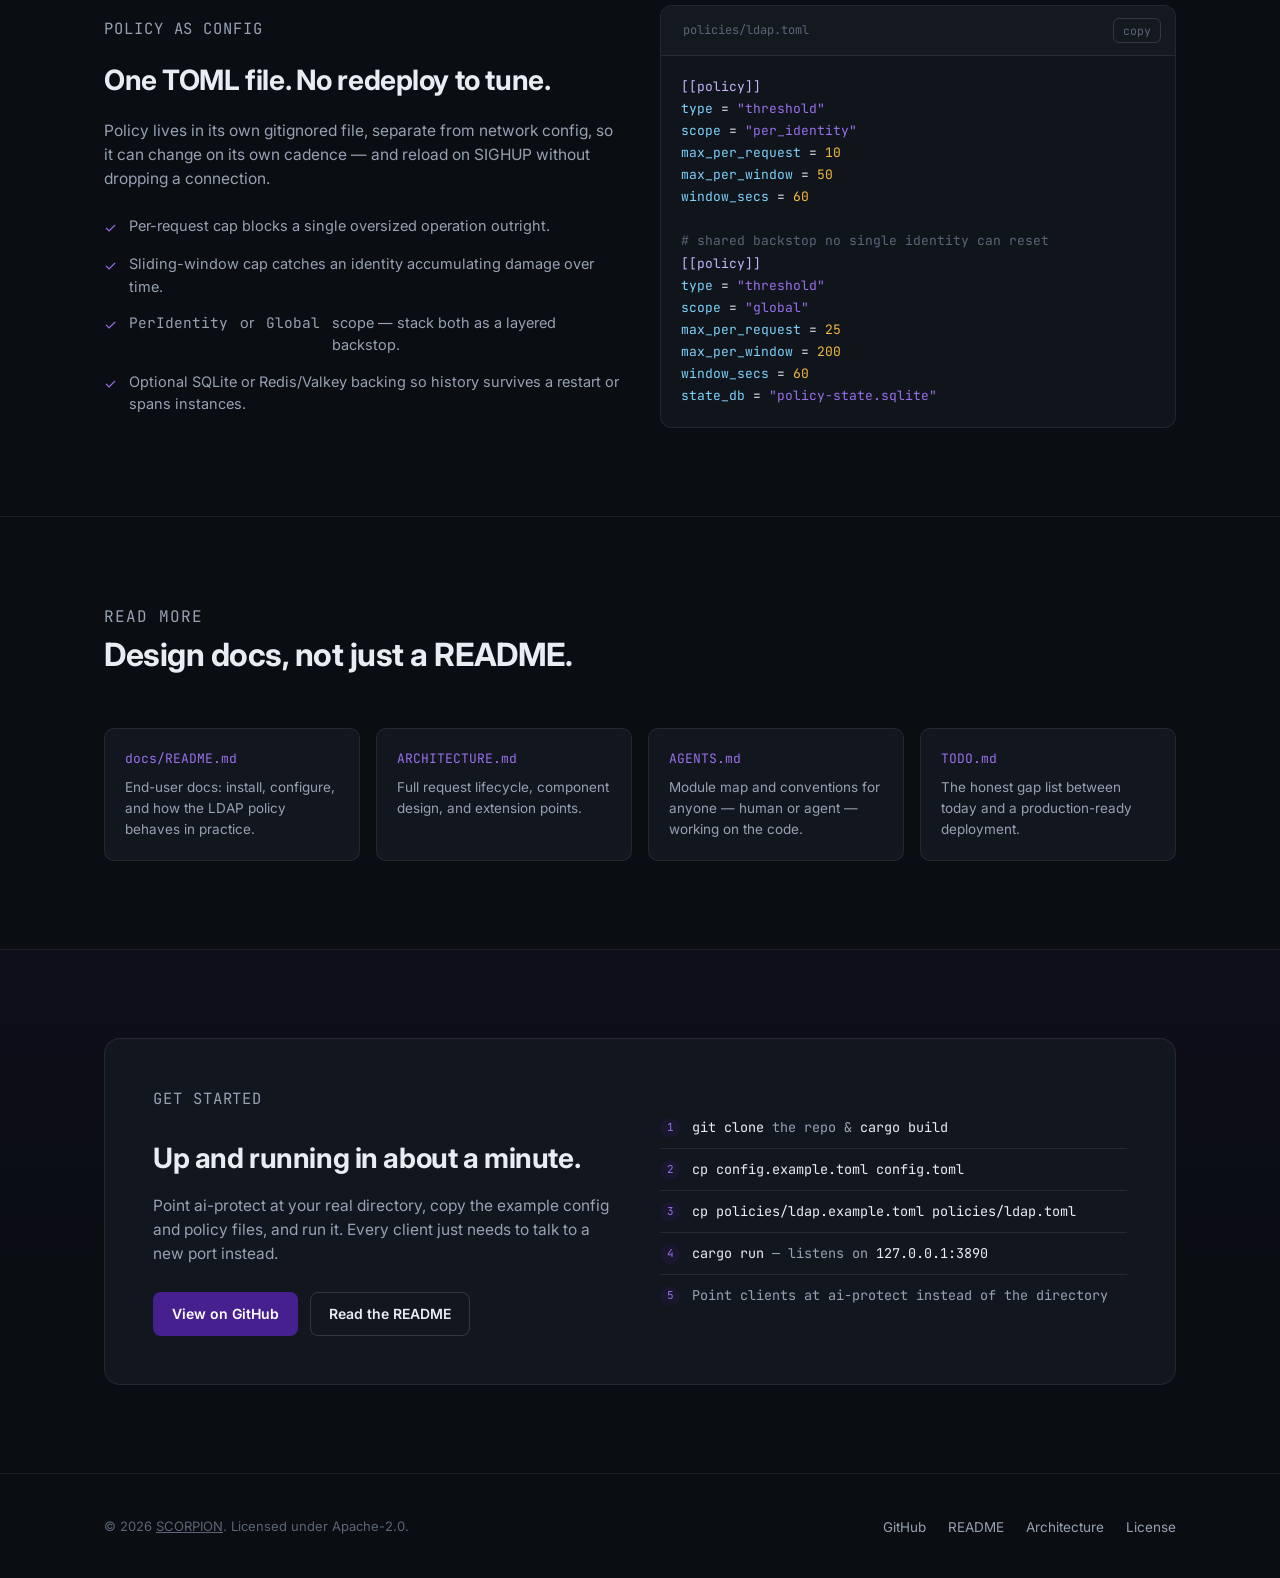
==== commit da623dfc: "Fix: Name" ====
--- a/index.html
+++ b/index.html
@@ -4,7 +4,7 @@
 <head>
   <meta charset="utf-8">
   <meta name="viewport" content="width=device-width, initial-scale=1">
-  <title>ai-protect — an inline proxy that stops bulk directory damage</title>
+  <title>SCORPION protect — an inline proxy that stops bulk directory damage</title>
   <meta name="description"
     content="ai-protect is an inline TCP proxy for LDAP that blocks bulk account lockouts, deletions, and password resets from over-eager agents and scripts before they reach your directory.">
   <link rel="preconnect" href="https://fonts.googleapis.com">
@@ -91,7 +91,7 @@
           </span>
           <h1>Stop bulk lockouts <span class="hl">before</span><br>they reach your directory.</h1>
           <p class="hero-sub">
-            ai-protect sits between your clients and your real directory server (AD, OpenLDAP,
+            SCORPION protect sits between your clients and your real directory server (AD, OpenLDAP,
             389&nbsp;DS). Every ordinary request passes through byte-for-byte, untouched — but a
             runaway script or an over-eager AI agent trying to lock, delete, or reset thousands
             of accounts hits a configurable blast-radius policy first, and never reaches the
